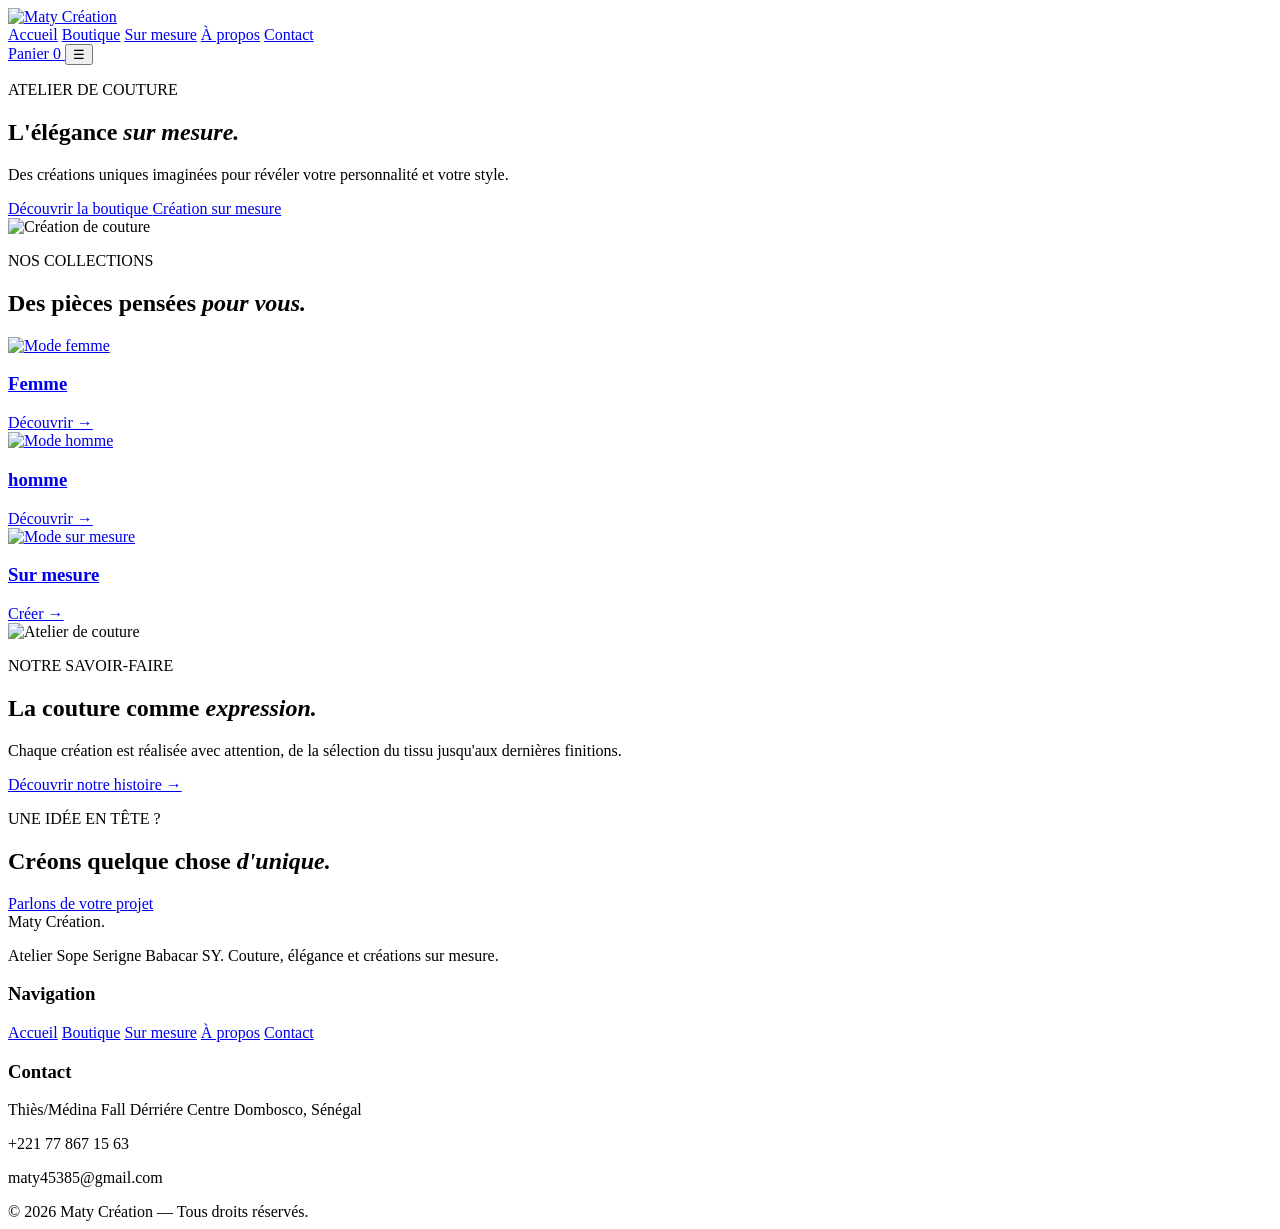
==== index.html @ 1655f5e2 "Add files via upload" ====
<!DOCTYPE html>
<html lang="fr">
<head>
    <meta charset="UTF-8">
    <meta name="viewport" content="width=device-width, initial-scale=1.0">

    <title>Maty Création — Couture & Créations</title>

    <link rel="stylesheet" href="css/style.css">
</head>

<body>

<header class="header">

   <a href="index.html" class="logo">
    <img src="images/logo.png" alt="Maty Création">
</a>
    <nav class="nav">
        <a href="index.html" class="active">Accueil</a>
        <a href="boutique.html">Boutique</a>
        <a href="sur-mesure.html">Sur mesure</a>
        <a href="apropos.html">À propos</a>
        <a href="contact.html">Contact</a>
    </nav>

    <a href="panier.html" class="cart">
        Panier <span id="cart-count">0</span>
    </a>

    <button class="menu-btn">☰</button>

</header>


<main>

<section class="hero">

    <div class="hero-content">

        <p class="small-title">
            ATELIER DE COUTURE
        </p>

        <h1>
            L'élégance
            <em>sur mesure.</em>
        </h1>

        <p class="hero-text">
            Des créations uniques imaginées pour révéler
            votre personnalité et votre style.
        </p>

        <div class="buttons">

            <a href="boutique.html" class="btn">
                Découvrir la boutique
            </a>

            <a href="sur-mesure.html" class="btn-light">
                Création sur mesure
            </a>

        </div>

    </div>


    <div class="hero-image">

        <img src="images/hero.jpg" alt="Création de couture">

    </div>

</section>


<section class="collections">

    <div class="section-heading">

        <p class="small-title">
            NOS COLLECTIONS
        </p>

        <h2>
            Des pièces pensées
            <em>pour vous.</em>
        </h2>

    </div>


    <div class="collection-grid">

        <a href="boutique.html" class="collection-card">

            <img src="images/femme.jpg" alt="Mode femme">
            

            <div class="buttons">
                <h3>Femme</h3>
                <span>Découvrir →</span>
                </div> 
                </a>
                 

        

        <a href="boutique.html" class="collection-card">

            <img src="images/homme.jpg" alt="Mode homme">


            <div class="buttons">
                <h3>homme</h3>
                <span>Découvrir →</span>
                </div> 
                </a>
                


        <a href="boutique.html" class="collection-card">

            <img src="images/surmesure.jpg" alt="Mode sur mesure">
            

            <div class="buttons">
                <h3>Sur mesure</h3>
                <span>Créer →</span>
    
                </div> 
                 </a>
                
       </div> 


       
</section>


<section class="presentation">

    <div class="presentation-image">

        <img src="images/atelier.jpg" alt="Atelier de couture">

    </div>


    <div class="presentation-text">

        <p class="small-title">
            NOTRE SAVOIR-FAIRE
        </p>

        <h2>
            La couture comme
            <em>expression.</em>
        </h2>

        <p>
            Chaque création est réalisée avec attention,
            de la sélection du tissu jusqu'aux dernières finitions.
        </p>

        <a href="apropos.html" class="text-link">
            Découvrir notre histoire →
        </a>

    </div>

</section>


<section class="cta">

    <p class="small-title">
        UNE IDÉE EN TÊTE ?
    </p>

    <h2>
        Créons quelque chose
        <em>d'unique.</em>
    </h2>

    <a href="sur-mesure.html" class="btn">
        Parlons de votre projet
    </a>

</section>

</main>


<footer class="footer">

    <div class="footer-grid">

        <div>
            <div class="logo">
                Maty Création<span>.</span>
            </div>

            <p>
              Atelier Sope Serigne Babacar SY. Couture, élégance et créations sur mesure.
            </p>
        </div>


        <div>

            <h3>Navigation</h3>

            <a href="index.html">Accueil</a>
            <a href="boutique.html">Boutique</a>
            <a href="sur-mesure.html">Sur mesure</a>
            <a href="apropos.html">À propos</a>
            <a href="contact.html">Contact</a>

        </div>


        <div>

            <h3>Contact</h3>

            <p>Thiès/Médina Fall Dérriére Centre Dombosco, Sénégal</p>
            <p>+221 77 867 15 63</p>
            <p>maty45385@gmail.com</p>

        </div>

    </div>


    <div class="copyright">
        © 2026 Maty Création — Tous droits réservés.
    </div>

</footer>


<script src="js/script.js"></script>

</body>
</html>
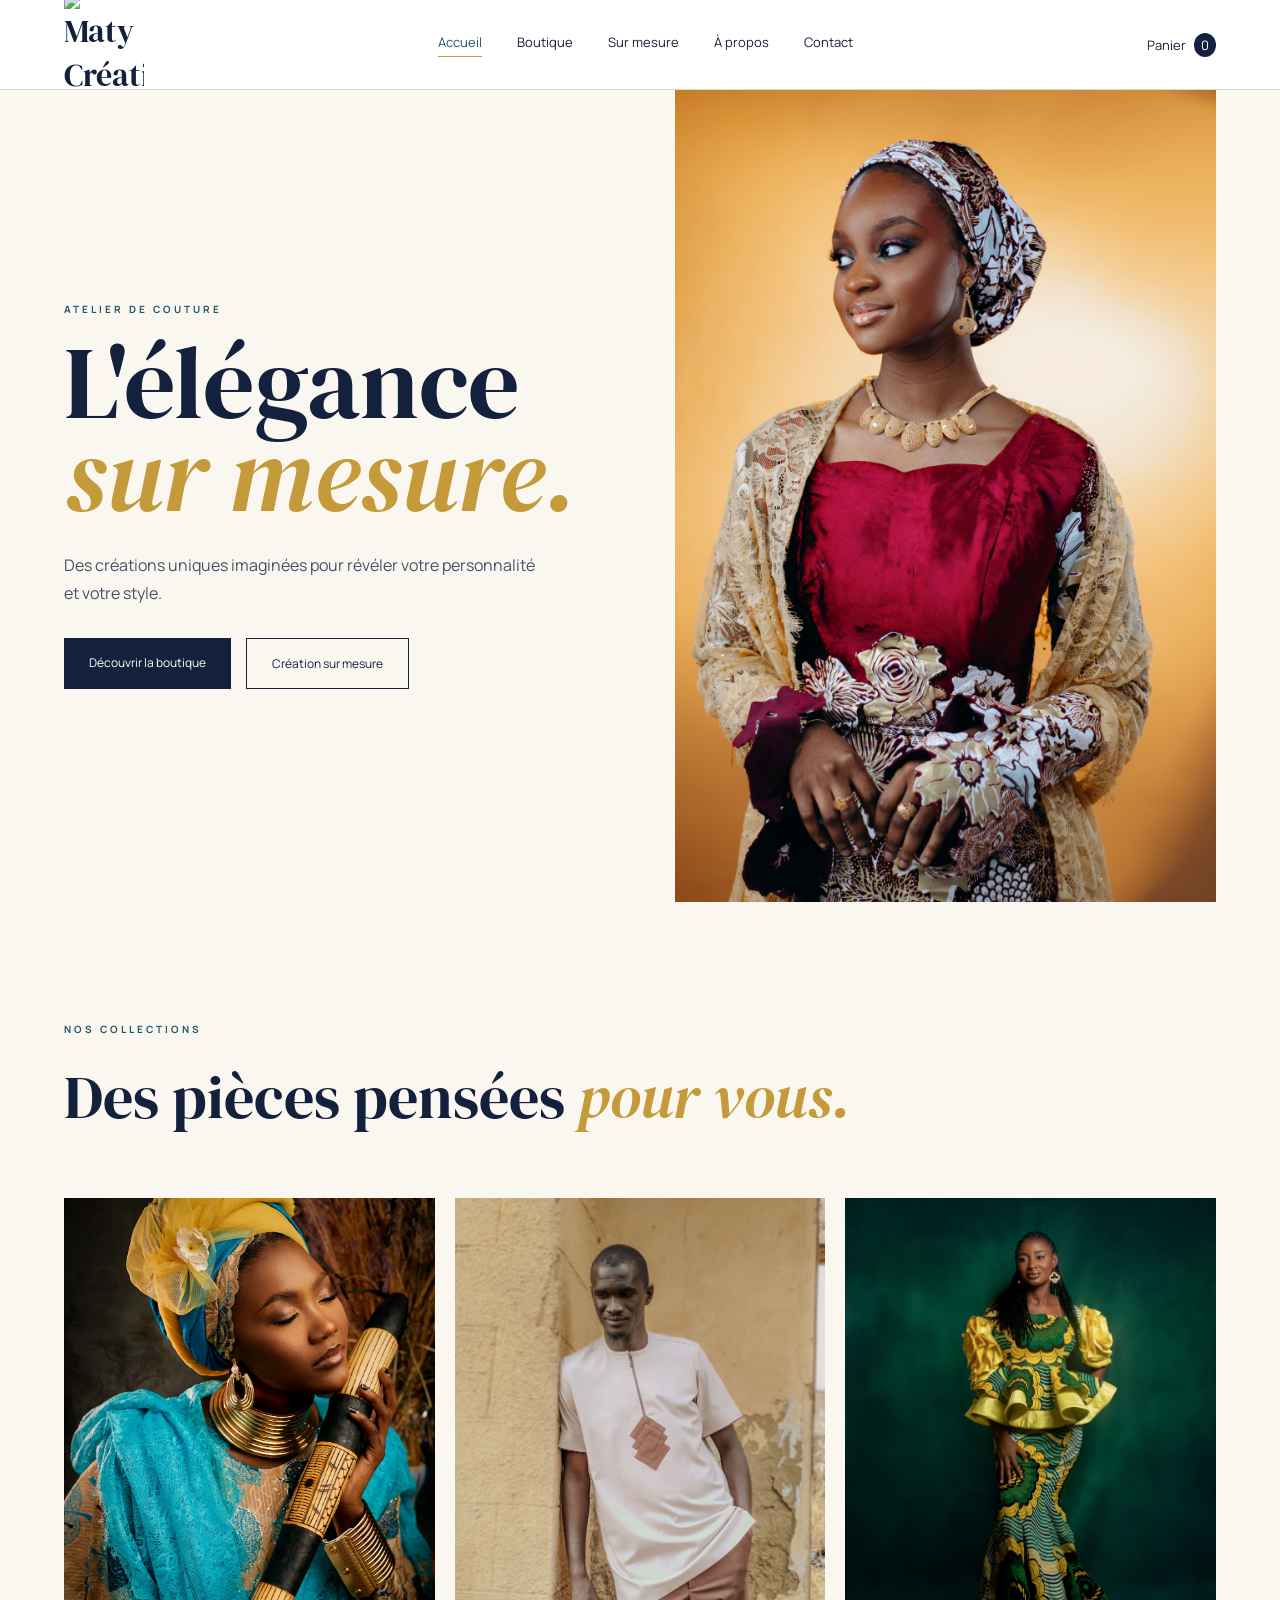
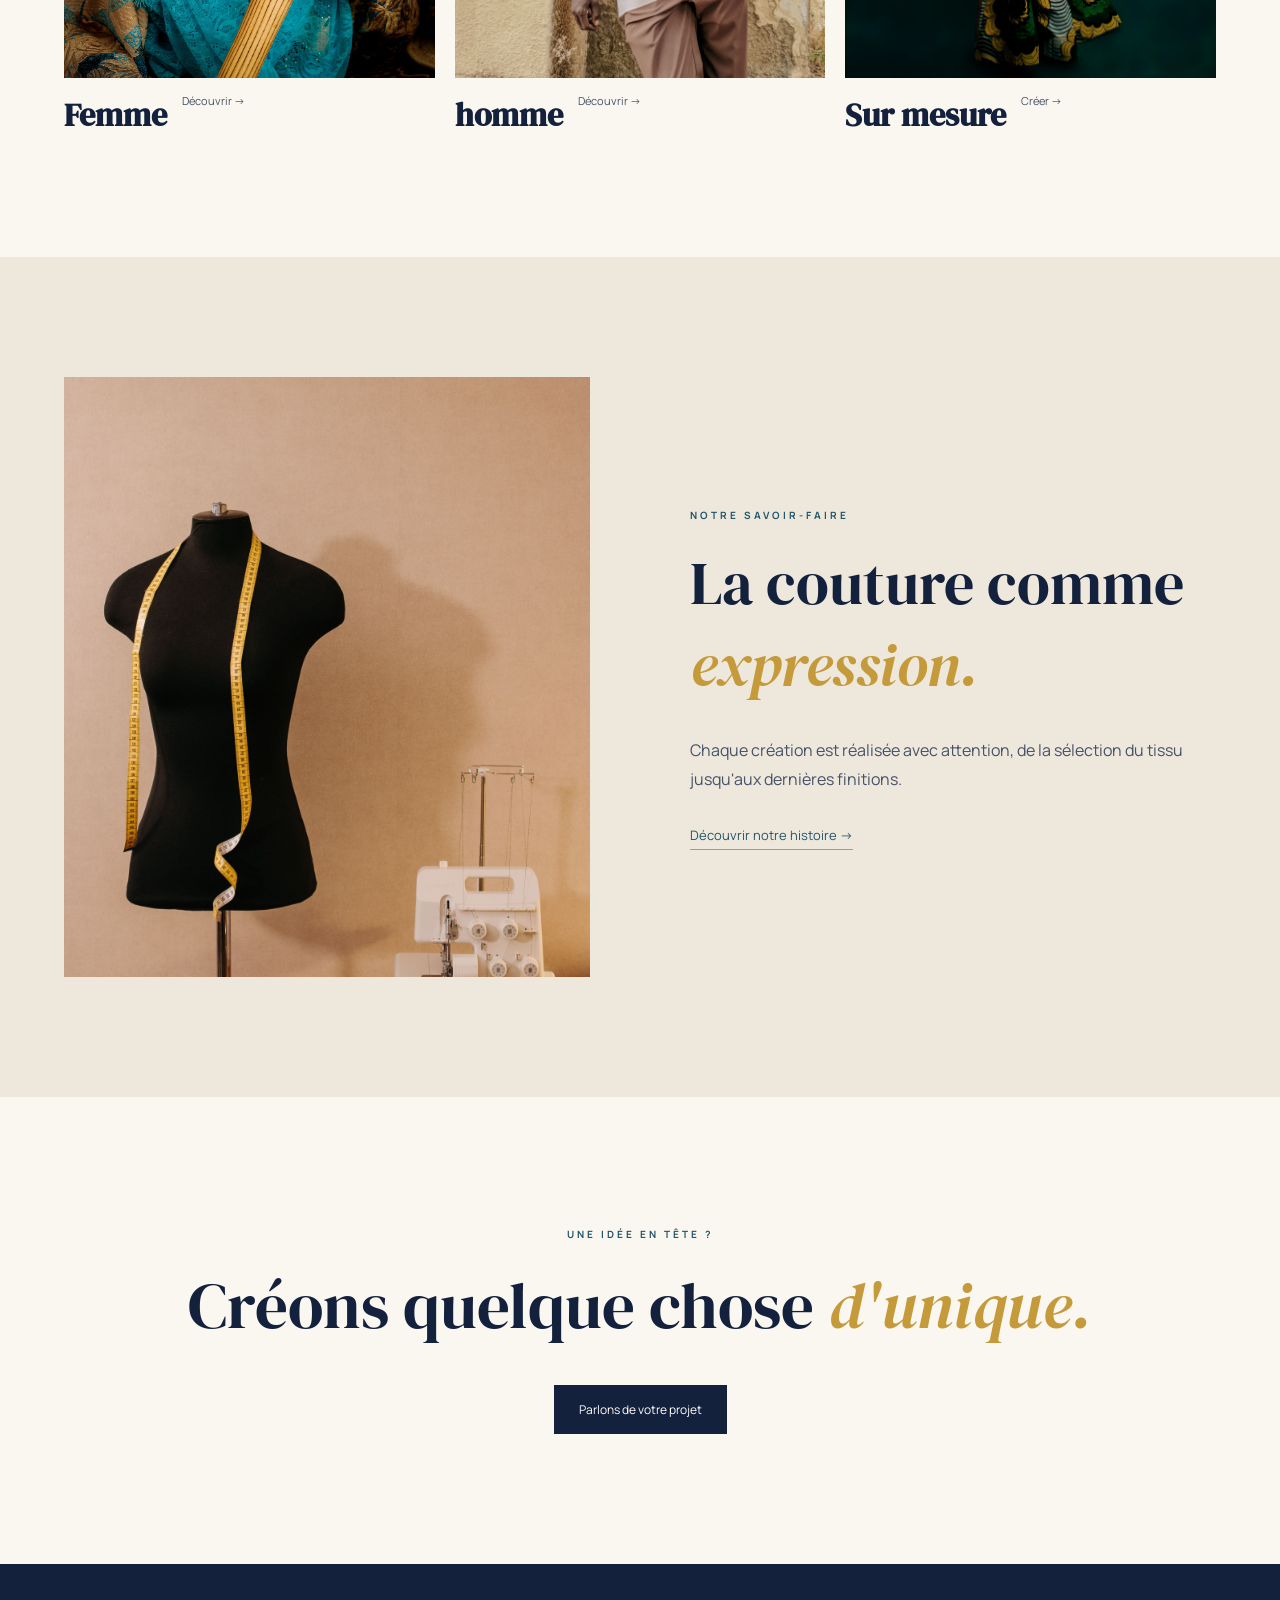
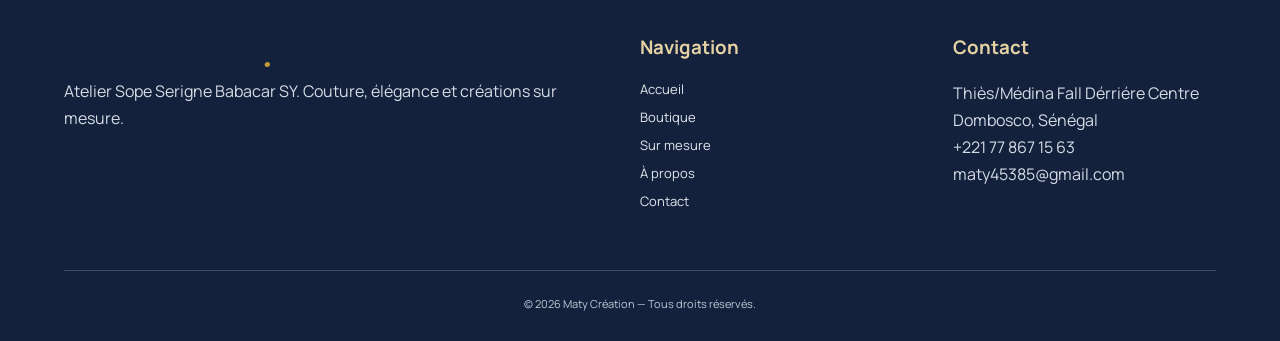
==== commit 97d3794e: "Site Maty Création" ====
--- a/index.html
+++ b/index.html
@@ -1,249 +1,249 @@
-<!DOCTYPE html>
-<html lang="fr">
-<head>
-    <meta charset="UTF-8">
-    <meta name="viewport" content="width=device-width, initial-scale=1.0">
-
-    <title>Maty Création — Couture & Créations</title>
-
-    <link rel="stylesheet" href="css/style.css">
-</head>
-
-<body>
-
-<header class="header">
-
-   <a href="index.html" class="logo">
-    <img src="images/logo.png" alt="Maty Création">
-</a>
-    <nav class="nav">
-        <a href="index.html" class="active">Accueil</a>
-        <a href="boutique.html">Boutique</a>
-        <a href="sur-mesure.html">Sur mesure</a>
-        <a href="apropos.html">À propos</a>
-        <a href="contact.html">Contact</a>
-    </nav>
-
-    <a href="panier.html" class="cart">
-        Panier <span id="cart-count">0</span>
-    </a>
-
-    <button class="menu-btn">☰</button>
-
-</header>
-
-
-<main>
-
-<section class="hero">
-
-    <div class="hero-content">
-
-        <p class="small-title">
-            ATELIER DE COUTURE
-        </p>
-
-        <h1>
-            L'élégance
-            <em>sur mesure.</em>
-        </h1>
-
-        <p class="hero-text">
-            Des créations uniques imaginées pour révéler
-            votre personnalité et votre style.
-        </p>
-
-        <div class="buttons">
-
-            <a href="boutique.html" class="btn">
-                Découvrir la boutique
-            </a>
-
-            <a href="sur-mesure.html" class="btn-light">
-                Création sur mesure
-            </a>
-
-        </div>
-
-    </div>
-
-
-    <div class="hero-image">
-
-        <img src="images/hero.jpg" alt="Création de couture">
-
-    </div>
-
-</section>
-
-
-<section class="collections">
-
-    <div class="section-heading">
-
-        <p class="small-title">
-            NOS COLLECTIONS
-        </p>
-
-        <h2>
-            Des pièces pensées
-            <em>pour vous.</em>
-        </h2>
-
-    </div>
-
-
-    <div class="collection-grid">
-
-        <a href="boutique.html" class="collection-card">
-
-            <img src="images/femme.jpg" alt="Mode femme">
-            
-
-            <div class="buttons">
-                <h3>Femme</h3>
-                <span>Découvrir →</span>
-                </div> 
-                </a>
-                 
-
-        
-
-        <a href="boutique.html" class="collection-card">
-
-            <img src="images/homme.jpg" alt="Mode homme">
-
-
-            <div class="buttons">
-                <h3>homme</h3>
-                <span>Découvrir →</span>
-                </div> 
-                </a>
-                
-
-
-        <a href="boutique.html" class="collection-card">
-
-            <img src="images/surmesure.jpg" alt="Mode sur mesure">
-            
-
-            <div class="buttons">
-                <h3>Sur mesure</h3>
-                <span>Créer →</span>
-    
-                </div> 
-                 </a>
-                
-       </div> 
-
-
-       
-</section>
-
-
-<section class="presentation">
-
-    <div class="presentation-image">
-
-        <img src="images/atelier.jpg" alt="Atelier de couture">
-
-    </div>
-
-
-    <div class="presentation-text">
-
-        <p class="small-title">
-            NOTRE SAVOIR-FAIRE
-        </p>
-
-        <h2>
-            La couture comme
-            <em>expression.</em>
-        </h2>
-
-        <p>
-            Chaque création est réalisée avec attention,
-            de la sélection du tissu jusqu'aux dernières finitions.
-        </p>
-
-        <a href="apropos.html" class="text-link">
-            Découvrir notre histoire →
-        </a>
-
-    </div>
-
-</section>
-
-
-<section class="cta">
-
-    <p class="small-title">
-        UNE IDÉE EN TÊTE ?
-    </p>
-
-    <h2>
-        Créons quelque chose
-        <em>d'unique.</em>
-    </h2>
-
-    <a href="sur-mesure.html" class="btn">
-        Parlons de votre projet
-    </a>
-
-</section>
-
-</main>
-
-
-<footer class="footer">
-
-    <div class="footer-grid">
-
-        <div>
-            <div class="logo">
-                Maty Création<span>.</span>
-            </div>
-
-            <p>
-              Atelier Sope Serigne Babacar SY. Couture, élégance et créations sur mesure.
-            </p>
-        </div>
-
-
-        <div>
-
-            <h3>Navigation</h3>
-
-            <a href="index.html">Accueil</a>
-            <a href="boutique.html">Boutique</a>
-            <a href="sur-mesure.html">Sur mesure</a>
-            <a href="apropos.html">À propos</a>
-            <a href="contact.html">Contact</a>
-
-        </div>
-
-
-        <div>
-
-            <h3>Contact</h3>
-
-            <p>Thiès/Médina Fall Dérriére Centre Dombosco, Sénégal</p>
-            <p>+221 77 867 15 63</p>
-            <p>maty45385@gmail.com</p>
-
-        </div>
-
-    </div>
-
-
-    <div class="copyright">
-        © 2026 Maty Création — Tous droits réservés.
-    </div>
-
-</footer>
-
-
-<script src="js/script.js"></script>
-
-</body>
+<!DOCTYPE html>
+<html lang="fr">
+<head>
+    <meta charset="UTF-8">
+    <meta name="viewport" content="width=device-width, initial-scale=1.0">
+
+    <title>Maty Création — Couture & Créations</title>
+
+    <link rel="stylesheet" href="css/style.css">
+</head>
+
+<body>
+
+<header class="header">
+
+   <a href="index.html" class="logo">
+    <img src="images/logo.png" alt="Maty Création">
+</a>
+    <nav class="nav">
+        <a href="index.html" class="active">Accueil</a>
+        <a href="boutique.html">Boutique</a>
+        <a href="sur-mesure.html">Sur mesure</a>
+        <a href="apropos.html">À propos</a>
+        <a href="contact.html">Contact</a>
+    </nav>
+
+    <a href="panier.html" class="cart">
+        Panier <span id="cart-count">0</span>
+    </a>
+
+    <button class="menu-btn">☰</button>
+
+</header>
+
+
+<main>
+
+<section class="hero">
+
+    <div class="hero-content">
+
+        <p class="small-title">
+            ATELIER DE COUTURE
+        </p>
+
+        <h1>
+            L'élégance
+            <em>sur mesure.</em>
+        </h1>
+
+        <p class="hero-text">
+            Des créations uniques imaginées pour révéler
+            votre personnalité et votre style.
+        </p>
+
+        <div class="buttons">
+
+            <a href="boutique.html" class="btn">
+                Découvrir la boutique
+            </a>
+
+            <a href="sur-mesure.html" class="btn-light">
+                Création sur mesure
+            </a>
+
+        </div>
+
+    </div>
+
+
+    <div class="hero-image">
+
+        <img src="images/hero.jpg" alt="Création de couture">
+
+    </div>
+
+</section>
+
+
+<section class="collections">
+
+    <div class="section-heading">
+
+        <p class="small-title">
+            NOS COLLECTIONS
+        </p>
+
+        <h2>
+            Des pièces pensées
+            <em>pour vous.</em>
+        </h2>
+
+    </div>
+
+
+    <div class="collection-grid">
+
+        <a href="boutique.html" class="collection-card">
+
+            <img src="images/femme.jpg" alt="Mode femme">
+            
+
+            <div class="buttons">
+                <h3>Femme</h3>
+                <span>Découvrir →</span>
+                </div> 
+                </a>
+                 
+
+        
+
+        <a href="boutique.html" class="collection-card">
+
+            <img src="images/homme.jpg" alt="Mode homme">
+
+
+            <div class="buttons">
+                <h3>homme</h3>
+                <span>Découvrir →</span>
+                </div> 
+                </a>
+                
+
+
+        <a href="boutique.html" class="collection-card">
+
+            <img src="images/surmesure.jpg" alt="Mode sur mesure">
+            
+
+            <div class="buttons">
+                <h3>Sur mesure</h3>
+                <span>Créer →</span>
+    
+                </div> 
+                 </a>
+                
+       </div> 
+
+
+       
+</section>
+
+
+<section class="presentation">
+
+    <div class="presentation-image">
+
+        <img src="images/atelier.jpg" alt="Atelier de couture">
+
+    </div>
+
+
+    <div class="presentation-text">
+
+        <p class="small-title">
+            NOTRE SAVOIR-FAIRE
+        </p>
+
+        <h2>
+            La couture comme
+            <em>expression.</em>
+        </h2>
+
+        <p>
+            Chaque création est réalisée avec attention,
+            de la sélection du tissu jusqu'aux dernières finitions.
+        </p>
+
+        <a href="apropos.html" class="text-link">
+            Découvrir notre histoire →
+        </a>
+
+    </div>
+
+</section>
+
+
+<section class="cta">
+
+    <p class="small-title">
+        UNE IDÉE EN TÊTE ?
+    </p>
+
+    <h2>
+        Créons quelque chose
+        <em>d'unique.</em>
+    </h2>
+
+    <a href="sur-mesure.html" class="btn">
+        Parlons de votre projet
+    </a>
+
+</section>
+
+</main>
+
+
+<footer class="footer">
+
+    <div class="footer-grid">
+
+        <div>
+            <div class="logo">
+                Maty Création<span>.</span>
+            </div>
+
+            <p>
+              Atelier Sope Serigne Babacar SY. Couture, élégance et créations sur mesure.
+            </p>
+        </div>
+
+
+        <div>
+
+            <h3>Navigation</h3>
+
+            <a href="index.html">Accueil</a>
+            <a href="boutique.html">Boutique</a>
+            <a href="sur-mesure.html">Sur mesure</a>
+            <a href="apropos.html">À propos</a>
+            <a href="contact.html">Contact</a>
+
+        </div>
+
+
+        <div>
+
+            <h3>Contact</h3>
+
+            <p>Thiès/Médina Fall Dérriére Centre Dombosco, Sénégal</p>
+            <p>+221 77 867 15 63</p>
+            <p>maty45385@gmail.com</p>
+
+        </div>
+
+    </div>
+
+
+    <div class="copyright">
+        © 2026 Maty Création — Tous droits réservés.
+    </div>
+
+</footer>
+
+
+<script src="js/script.js"></script>
+
+</body>
 </html>
--- a/css/style.css
+++ b/css/style.css
@@ -0,0 +1,839 @@
+@import url('https://fonts.googleapis.com/css2?family=DM+Serif+Display:ital@0;1&family=Manrope:wght@400;500;600;700&display=swap');
+
+
+* {
+    margin: 0;
+    padding: 0;
+    box-sizing: border-box;
+}
+
+
+body {
+    font-family: 'Manrope', sans-serif;
+    background: #FAF7F0;
+    color: #172033;
+}
+
+
+img {
+    width: 100%;
+    display: block;
+}
+
+
+a {
+    color: inherit;
+    text-decoration: none;
+}
+
+
+/* =========================
+   HEADER
+========================= */
+
+.header {
+    height: 90px;
+    padding: 0 5%;
+    display: flex;
+    align-items: center;
+    justify-content: space-between;
+    background: #FFFFFF;
+    border-bottom: 1px solid #DED8CD;
+}
+
+
+.logo {
+    font-family: 'DM Serif Display', serif;
+    font-size: 32px;
+    color: #14213D;
+}
+.logo img {
+    width: 80px;
+    height: auto;
+    display: block;
+}
+
+.logo span {
+    font-style: italic;
+    color: #C49A3A;
+}
+
+
+.nav {
+    display: flex;
+    gap: 35px;
+}
+
+
+.nav a {
+    font-size: 13px;
+    color: #172033;
+    transition: color .3s ease;
+}
+
+
+.nav a:hover {
+    color: #C49A3A;
+}
+
+
+.nav a.active {
+    border-bottom: 1px solid #C49A3A;
+    padding-bottom: 5px;
+    color: #24566A;
+}
+
+
+.cart {
+    font-size: 13px;
+    color: #172033;
+}
+
+
+#cart-count {
+    background: #14213D;
+    color: #FFFFFF;
+    border-radius: 50%;
+    padding: 3px 7px;
+    margin-left: 5px;
+}
+
+
+.menu-btn {
+    display: none;
+    background: none;
+    border: 0;
+    font-size: 24px;
+    color: #14213D;
+}
+
+
+/* =========================
+   HERO
+========================= */
+
+.hero {
+    width: 90%;
+    max-width: 1300px;
+    margin: auto;
+    min-height: 700px;
+    display: grid;
+    grid-template-columns: 1fr 1fr;
+    gap: 70px;
+    align-items: center;
+}
+
+.hero-img {
+    width: 100%;
+    max-width:400px;
+    height: 600px;
+    object-fit: cover;
+}
+
+.small-title {
+    font-size: 10px;
+    letter-spacing: 3px;
+    font-weight: 700;
+    margin-bottom: 20px;
+    color: #24566A;
+}
+
+
+.hero h1 {
+    font-family: 'DM Serif Display', serif;
+    font-weight: 400;
+    font-size: clamp(60px, 8vw, 115px);
+    line-height: .9;
+    color: #14213D;
+}
+
+
+.hero h1 em,
+h1 em,
+h2 em {
+    font-style: italic;
+    color: #C49A3A;
+}
+
+
+.hero-text {
+    max-width: 480px;
+    line-height: 1.8;
+    color: #465267;
+    margin: 30px 0;
+}
+
+
+/* =========================
+   BUTTONS
+========================= */
+
+.buttons {
+    display: flex;
+    gap: 15px;
+}
+
+
+.btn,
+.btn-light {
+    display: inline-block;
+    padding: 16px 25px;
+    font-size: 12px;
+    cursor: pointer;
+    transition: .3s ease;
+}
+
+
+.btn {
+    background: #14213D;
+    color: #FFFFFF;
+}
+
+
+.btn:hover {
+    background: #24566A;
+}
+
+
+.btn-light {
+    border: 1px solid #14213D;
+    color: #14213D;
+    background: transparent;
+}
+
+
+.btn-light:hover {
+    background: #E6D3A3;
+    color: #14213D;
+}
+
+
+
+/* =========================
+   SECTIONS
+========================= */
+
+.collections {
+    width: 90%;
+    max-width: 1300px;
+    margin: auto;
+    padding: 120px 0;
+}
+
+
+.section-heading h2 {
+    font-family: 'DM Serif Display', serif;
+    font-size: 60px;
+    font-weight: 400;
+    color: #14213D;
+}
+
+
+.collection-grid {
+    margin-top: 60px;
+    display: grid;
+    grid-template-columns: repeat(3, 1fr);
+    gap: 20px;
+}
+
+
+.collection-card {
+    position: relative;
+    overflow: hidden;
+}
+
+
+.collection-card img {
+    height: 480px;
+    object-fit: cover;
+    transition: .5s;
+}
+
+
+.collection-card:hover img {
+    transform: scale(1.05);
+}
+
+.collection-card div {
+    margin-top: 15px;
+    color: #14213D;
+}
+
+.collection-card h3 {
+    font-family: 'DM Serif Display', serif;
+    font-size: 32px;
+   
+    color: #14213D;
+}
+
+
+.collection-card span {
+    font-size: 11px;
+    color: #465267;
+}
+
+
+/* =========================
+   PRESENTATION
+========================= */
+
+.presentation {
+    background: #EDE7DC;
+    padding: 120px 5%;
+    display: grid;
+    grid-template-columns: 1fr 1fr;
+    gap: 100px;
+    align-items: center;
+}
+
+
+.presentation-image img {
+    height: 600px;
+    object-fit: cover;
+}
+
+
+.presentation-text h2 {
+    font-family: 'DM Serif Display', serif;
+    font-size: 60px;
+    font-weight: 400;
+    color: #14213D;
+}
+
+
+.presentation-text > p:not(.small-title) {
+    line-height: 1.8;
+    color: #465267;
+    margin: 30px 0;
+}
+
+
+.text-link {
+    border-bottom: 1px solid #C49A3A;
+    padding-bottom: 5px;
+    font-size: 13px;
+    color: #24566A;
+}
+
+
+.text-link:hover {
+    color: #14213D;
+}
+
+
+/* =========================
+   CTA
+========================= */
+
+.cta {
+    text-align: center;
+    padding: 130px 20px;
+}
+
+
+.cta h2 {
+    font-family: 'DM Serif Display', serif;
+    font-size: 65px;
+    font-weight: 400;
+    margin-bottom: 35px;
+    color: #14213D;
+}
+
+
+/* =========================
+   PAGE
+========================= */
+
+.page-title {
+    width: 90%;
+    max-width: 1200px;
+    margin: auto;
+    padding: 100px 0 70px;
+}
+
+
+.page-title h1 {
+    font-family: 'DM Serif Display', serif;
+    font-size: 80px;
+    font-weight: 400;
+    color: #14213D;
+}
+
+
+.page-title > p:last-child {
+    margin-top: 20px;
+    color: #465267;
+}
+
+
+/* =========================
+   SHOP
+========================= */
+
+.shop {
+    width: 90%;
+    max-width: 1300px;
+    margin: auto;
+    padding-bottom: 120px;
+}
+
+
+.filters {
+    display: flex;
+    gap: 10px;
+    margin-bottom: 40px;
+}
+
+
+.filter {
+    border: 1px solid #B8B1A5;
+    background: transparent;
+    padding: 10px 20px;
+    cursor: pointer;
+    color: #172033;
+    transition: .3s ease;
+}
+
+
+.filter:hover {
+    background: #E6D3A3;
+    border-color: #C49A3A;
+}
+
+
+.filter.active {
+    background: #14213D;
+    color: #FFFFFF;
+    border-color: #14213D;
+}
+
+
+.products {
+    display: grid;
+    grid-template-columns: repeat(3, 1fr);
+    gap: 35px 20px;
+}
+
+
+.product img {
+    height: 500px;
+    object-fit: cover;
+}
+
+
+.product-info {
+    display: flex;
+    justify-content: space-between;
+    margin: 18px 0;
+}
+
+
+.product-info h3 {
+    font-size: 15px;
+    color: #172033;
+}
+
+
+.product-info p {
+    font-size: 11px;
+    color: #5C6676;
+    margin-top: 5px;
+}
+
+
+.product-info strong {
+    font-size: 13px;
+    color: #24566A;
+}
+
+
+.add-cart {
+    border: none;
+}
+
+
+/* =========================
+   SUR MESURE
+========================= */
+
+.custom {
+    width: 90%;
+    max-width: 1200px;
+    margin: auto;
+    padding-bottom: 120px;
+    display: grid;
+    grid-template-columns: 1fr 1fr;
+    gap: 100px;
+}
+
+
+.custom h2 {
+    font-family: 'DM Serif Display', serif;
+    font-size: 55px;
+    font-weight: 400;
+    color: #14213D;
+}
+
+
+.steps {
+    margin-top: 50px;
+}
+
+
+.step {
+    display: flex;
+    gap: 25px;
+    padding: 25px 0;
+    border-bottom: 1px solid #DED8CD;
+}
+
+
+.step > span {
+    font-family: 'DM Serif Display', serif;
+    font-size: 25px;
+    color: #C49A3A;
+}
+
+
+.step h3 {
+    margin-bottom: 8px;
+    color: #172033;
+}
+
+
+.step p {
+    color: #465267;
+    line-height: 1.7;
+}
+
+
+.custom-form,
+.contact-form {
+    display: flex;
+    flex-direction: column;
+    gap: 15px;
+}
+
+
+.custom-form h2 {
+    font-size: 35px;
+    color: #14213D;
+}
+
+
+input,
+textarea,
+select {
+    padding: 17px;
+    border: 1px solid #B8B1A5;
+    background: #FFFFFF;
+    color: #172033;
+    font-family: inherit;
+}
+
+
+input::placeholder,
+textarea::placeholder {
+    color: #687386;
+}
+
+
+input:focus,
+textarea:focus,
+select:focus {
+    outline: none;
+    border-color: #24566A;
+    box-shadow: 0 0 0 2px rgba(36, 86, 106, .12);
+}
+
+
+textarea {
+    min-height: 150px;
+    resize: vertical;
+}
+
+
+/* =========================
+   ABOUT
+========================= */
+
+.about {
+    width: 90%;
+    max-width: 1200px;
+    margin: auto;
+    padding-bottom: 120px;
+    display: grid;
+    grid-template-columns: 1fr 1fr;
+    gap: 100px;
+    align-items: center;
+}
+
+
+.about-image img {
+    height: 600px;
+    object-fit: cover;
+}
+
+
+.about-text h2 {
+    font-family: 'DM Serif Display', serif;
+    font-size: 55px;
+    font-weight: 400;
+    color: #14213D;
+}
+
+
+.about-text p:not(.small-title) {
+    color: #465267;
+    line-height: 1.8;
+    margin: 25px 0;
+}
+
+
+/* =========================
+   CONTACT
+========================= */
+
+.contact {
+    width: 90%;
+    max-width: 1200px;
+    margin: auto;
+    padding-bottom: 120px;
+    display: grid;
+    grid-template-columns: 1fr 1fr;
+    gap: 100px;
+}
+
+
+.contact-info h2 {
+    font-family: 'DM Serif Display', serif;
+    font-size: 45px;
+    color: #14213D;
+}
+
+
+.contact-info > p {
+    color: #465267;
+    line-height: 1.8;
+    margin: 25px 0 40px;
+}
+
+
+.contact-item {
+    margin: 25px 0;
+    display: flex;
+    flex-direction: column;
+    gap: 5px;
+}
+
+
+.contact-item span {
+    color: #5C6676;
+}
+
+
+/* =========================
+   PANIER
+========================= */
+
+.cart-page {
+    width: 90%;
+    max-width: 1000px;
+    margin: auto;
+    padding-bottom: 120px;
+}
+
+
+.cart-item {
+    display: flex;
+    justify-content: space-between;
+    border-bottom: 1px solid #DED8CD;
+    padding: 25px 0;
+}
+
+
+.cart-total {
+    display: flex;
+    justify-content: space-between;
+    font-size: 20px;
+    margin: 40px 0;
+    color: #14213D;
+}
+
+
+/* =========================
+   PRODUCT
+========================= */
+
+.product-page {
+    width: 90%;
+    max-width: 1200px;
+    margin: auto;
+    padding: 80px 0 120px;
+    display: grid;
+    grid-template-columns: 1fr 1fr;
+    gap: 100px;
+    align-items: center;
+}
+
+
+.product-large-image img {
+    height: 700px;
+    object-fit: cover;
+}
+
+
+.product-details h1 {
+    font-family: 'DM Serif Display', serif;
+    font-size: 65px;
+    font-weight: 400;
+    color: #14213D;
+}
+
+
+.product-details .price {
+    display: block;
+    margin: 25px 0;
+    color: #24566A;
+}
+
+
+.product-details > p {
+    color: #465267;
+    line-height: 1.8;
+    margin-bottom: 30px;
+}
+
+
+.product-details label {
+    display: block;
+    margin-bottom: 10px;
+    color: #172033;
+}
+
+
+.product-details select {
+    width: 100%;
+    margin-bottom: 20px;
+}
+
+
+/* =========================
+   FOOTER
+========================= */
+
+.footer {
+    background: #14213D;
+    color: #FFFFFF;
+    padding: 70px 5% 30px;
+}
+
+
+.footer-grid {
+    max-width: 1200px;
+    margin: auto;
+    display: grid;
+    grid-template-columns: 2fr 1fr 1fr;
+    gap: 50px;
+}
+
+
+.footer a {
+    display: block;
+    color: #E3E7ED;
+    margin: 10px 0;
+    font-size: 13px;
+    transition: color .3s ease;
+}
+
+
+.footer a:hover {
+    color: #E6D3A3;
+}
+
+
+.footer p {
+    color: #D5DBE4;
+    line-height: 1.7;
+}
+
+
+.footer h3 {
+    margin-bottom: 20px;
+    color: #E6D3A3;
+}
+
+
+.copyright {
+    text-align: center;
+    border-top: 1px solid #40506C;
+    margin-top: 50px;
+    padding-top: 25px;
+    color: #BFC8D6;
+    font-size: 11px;
+}
+
+
+/* =========================
+   MOBILE
+========================= */
+
+@media(max-width: 800px) {
+
+    .nav {
+        display: none;
+    }
+
+
+    .menu-btn {
+        display: block;
+    }
+
+
+    .hero,
+    .presentation,
+    .custom,
+    .about,
+    .contact,
+    .product-page {
+        grid-template-columns: 1fr;
+    }
+
+
+    .hero {
+        padding: 50px 0;
+    }
+
+
+    
+
+
+    .collection-grid,
+    .products {
+        grid-template-columns: 1fr;
+    }
+
+
+    .section-heading h2,
+    .presentation-text h2,
+    .custom h2,
+    .about-text h2 {
+        font-size: 45px;
+    }
+
+
+    .page-title h1 {
+        font-size: 55px;
+    }
+
+
+    .cta h2 {
+        font-size: 45px;
+    }
+
+
+    .footer-grid {
+        grid-template-columns: 1fr;
+    }
+
+}
